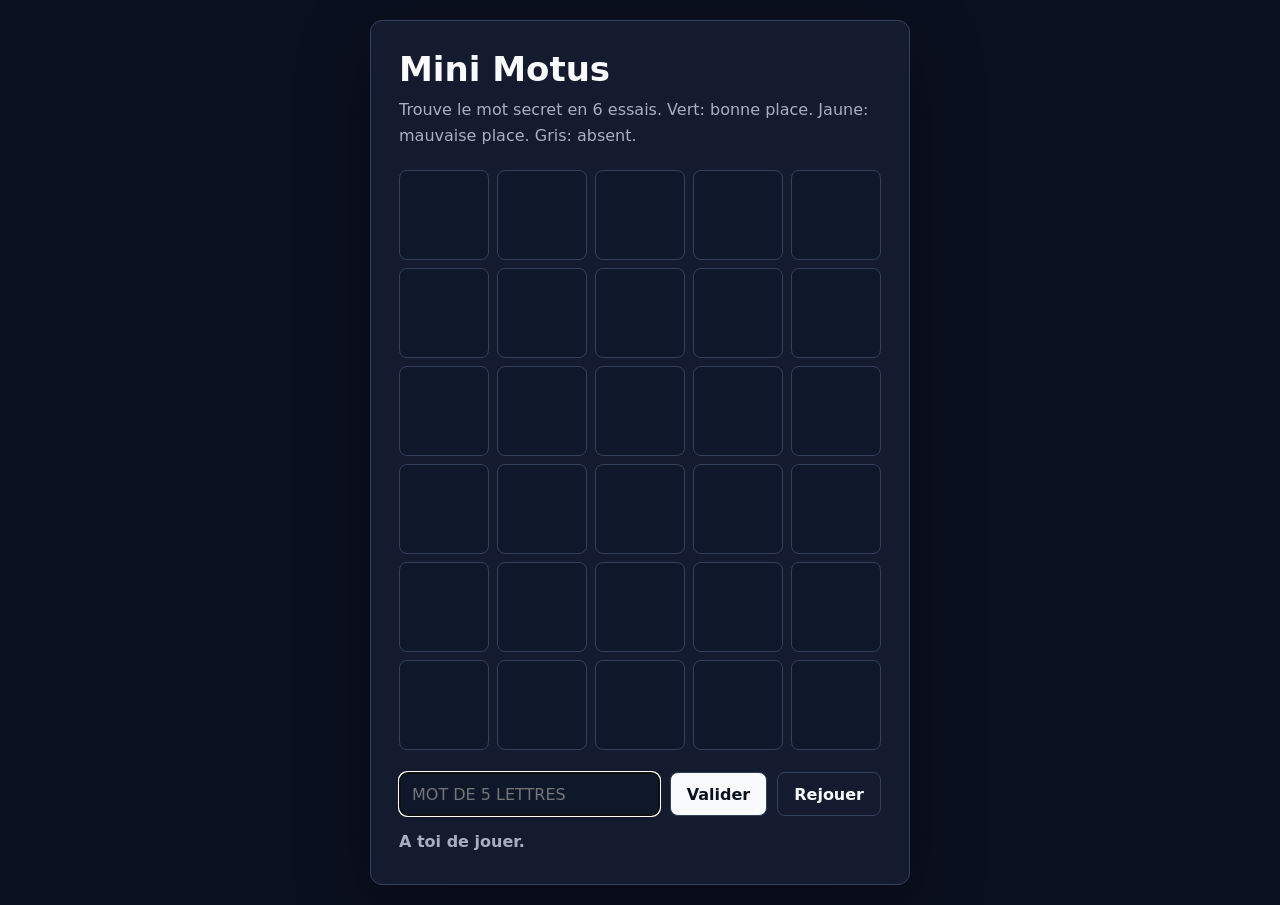
==== student/motus.html @ 3cd45a00 "feat: add mini motus and pendu workshop" ====
<!DOCTYPE html>
<html lang="fr">
<head>
    <meta charset="UTF-8">
    <meta name="viewport" content="width=device-width, initial-scale=1.0">
    <title>Mon Mini Motus</title>
    <link rel="stylesheet" href="student-style.css">
</head>
<body>
    <main class="card">
        <h1>Mini Motus</h1>
        <p class="sub">Trouve le mot secret en 6 essais. Vert: bonne place. Jaune: mauvaise place. Gris: absent.</p>

        <div id="Grille" class="grid"></div>

        <div class="actions">
            <input id="Tentative" maxlength="5" placeholder="Mot de 5 lettres">
            <button onclick="valider()">Valider</button>
            <button class="secondary" onclick="nouvellePartie()">Rejouer</button>
        </div>

        <p id="Message" class="msg"></p>
    </main>

    <script>
    // ============================================================
    // Mini Motus - version eleve
    // ============================================================

    function randomInt(min, max) {
        return Math.floor(Math.random() * (max - min + 1)) + min;
    }

    // 1. Tu peux ajouter tes propres mots de 5 lettres.
    const mots = ["TABLE", "CHIEN", "PLAGE", "ROUTE", "LAMPE", "LIVRE", "FLEUR", "NUAGE"];

    let motSecret = "";
    let essai = 0;
    let fini = false;

    function choisirMot() {
        // A COMPLETER:
        // Choisis un mot au hasard dans le tableau mots.
        // Astuce: mots[randomInt(0, mots.length - 1)]
        return "TABLE";
    }

    function creerGrille() {
        let grille = document.getElementById("Grille");
        grille.innerHTML = "";

        for (let ligne = 0; ligne < 6; ligne++) {
            let row = document.createElement("div");
            row.className = "row";

            for (let colonne = 0; colonne < 5; colonne++) {
                let c = document.createElement("div");
                c.className = "case";
                row.appendChild(c);
            }

            grille.appendChild(row);
        }
    }

    function afficherMessage(texte, type) {
        let message = document.getElementById("Message");
        message.textContent = texte;
        message.className = "msg " + type;
    }

    function nettoyer(mot) {
        return mot.trim().toUpperCase();
    }

    function afficherMot(mot) {
        let grille = document.getElementById("Grille");
        let ligne = grille.children[essai];

        for (let i = 0; i < 5; i++) {
            let caseLettre = ligne.children[i];
            let lettre = mot[i];

            caseLettre.textContent = lettre;

            // A COMPLETER:
            // Si la lettre est exactement a la bonne position: classe "case bon"
            // Sinon si la lettre existe dans le mot secret: classe "case presque"
            // Sinon: classe "case faux"
            caseLettre.className = "case faux";
        }
    }

    function valider() {
        if (fini) return;

        let input = document.getElementById("Tentative");
        let mot = nettoyer(input.value);
        input.value = "";

        if (mot.length !== 5) {
            afficherMessage("Il faut entrer un mot de 5 lettres.", "err");
            return;
        }

        afficherMot(mot);

        // A COMPLETER:
        // Si mot est egal a motSecret, afficher la victoire et terminer la partie.

        essai++;

        // A COMPLETER:
        // Si essai arrive a 6, afficher la defaite et terminer la partie.

        afficherMessage("Continue ! Essai " + (essai + 1) + " sur 6.", "");
    }

    function nouvellePartie() {
        motSecret = choisirMot();
        essai = 0;
        fini = false;
        creerGrille();
        afficherMessage("A toi de jouer.", "");
        document.getElementById("Tentative").focus();
    }

    nouvellePartie();
    </script>
</body>
</html>
---- student/student-style.css ----
:root {
    --bg: #0b1020;
    --card: #151b2f;
    --soft: #202945;
    --border: #33415f;
    --text: #f8fafc;
    --muted: #a7b0c3;
    --green: #22c55e;
    --yellow: #eab308;
    --gray: #64748b;
    --red: #ef4444;
    --blue: #38bdf8;
}

* {
    box-sizing: border-box;
}

body {
    margin: 0;
    min-height: 100vh;
    font-family: Inter, system-ui, -apple-system, BlinkMacSystemFont, "Segoe UI", sans-serif;
    background: var(--bg);
    color: var(--text);
    display: grid;
    place-items: center;
    padding: 20px;
}

.card {
    width: min(100%, 540px);
    background: var(--card);
    border: 1px solid var(--border);
    border-radius: 12px;
    padding: 28px;
    box-shadow: 0 24px 70px rgba(0, 0, 0, 0.35);
}

h1 {
    margin: 0;
    font-size: 34px;
}

.sub {
    margin: 8px 0 22px;
    color: var(--muted);
    line-height: 1.6;
}

.grid {
    display: grid;
    gap: 8px;
    margin-bottom: 22px;
}

.row {
    display: grid;
    grid-template-columns: repeat(5, 1fr);
    gap: 8px;
}

.case {
    aspect-ratio: 1;
    display: grid;
    place-items: center;
    border-radius: 8px;
    border: 1px solid var(--border);
    background: #0f172a;
    font-size: clamp(22px, 7vw, 34px);
    font-weight: 900;
    text-transform: uppercase;
}

.bon {
    background: var(--green);
    border-color: var(--green);
    color: #052e16;
}

.presque {
    background: var(--yellow);
    border-color: var(--yellow);
    color: #422006;
}

.faux {
    background: var(--gray);
    border-color: var(--gray);
    color: white;
}

.actions {
    display: grid;
    grid-template-columns: 1fr auto auto;
    gap: 10px;
}

input,
button {
    min-height: 44px;
    border-radius: 8px;
    border: 1px solid var(--border);
    font: inherit;
}

input {
    min-width: 0;
    padding: 0 12px;
    background: #0f172a;
    color: var(--text);
    text-transform: uppercase;
}

button {
    padding: 0 16px;
    background: var(--text);
    color: var(--bg);
    font-weight: 800;
    cursor: pointer;
}

button.secondary {
    background: transparent;
    color: var(--text);
}

.msg {
    min-height: 24px;
    margin: 16px 0 0;
    color: var(--muted);
    font-weight: 700;
}

.ok {
    color: var(--green);
}

.err {
    color: var(--red);
}

.word {
    display: flex;
    flex-wrap: wrap;
    justify-content: center;
    gap: 10px;
    margin: 24px 0;
    font-size: 38px;
    font-weight: 900;
    letter-spacing: 6px;
}

.letters {
    min-height: 26px;
    margin: 16px 0;
    color: var(--blue);
    font-weight: 800;
}

.status {
    display: flex;
    justify-content: space-between;
    gap: 14px;
    padding: 12px 14px;
    background: var(--soft);
    border-radius: 8px;
    color: var(--muted);
    font-weight: 700;
}

@media (max-width: 560px) {
    .card {
        padding: 22px;
    }

    .actions {
        grid-template-columns: 1fr;
    }
}
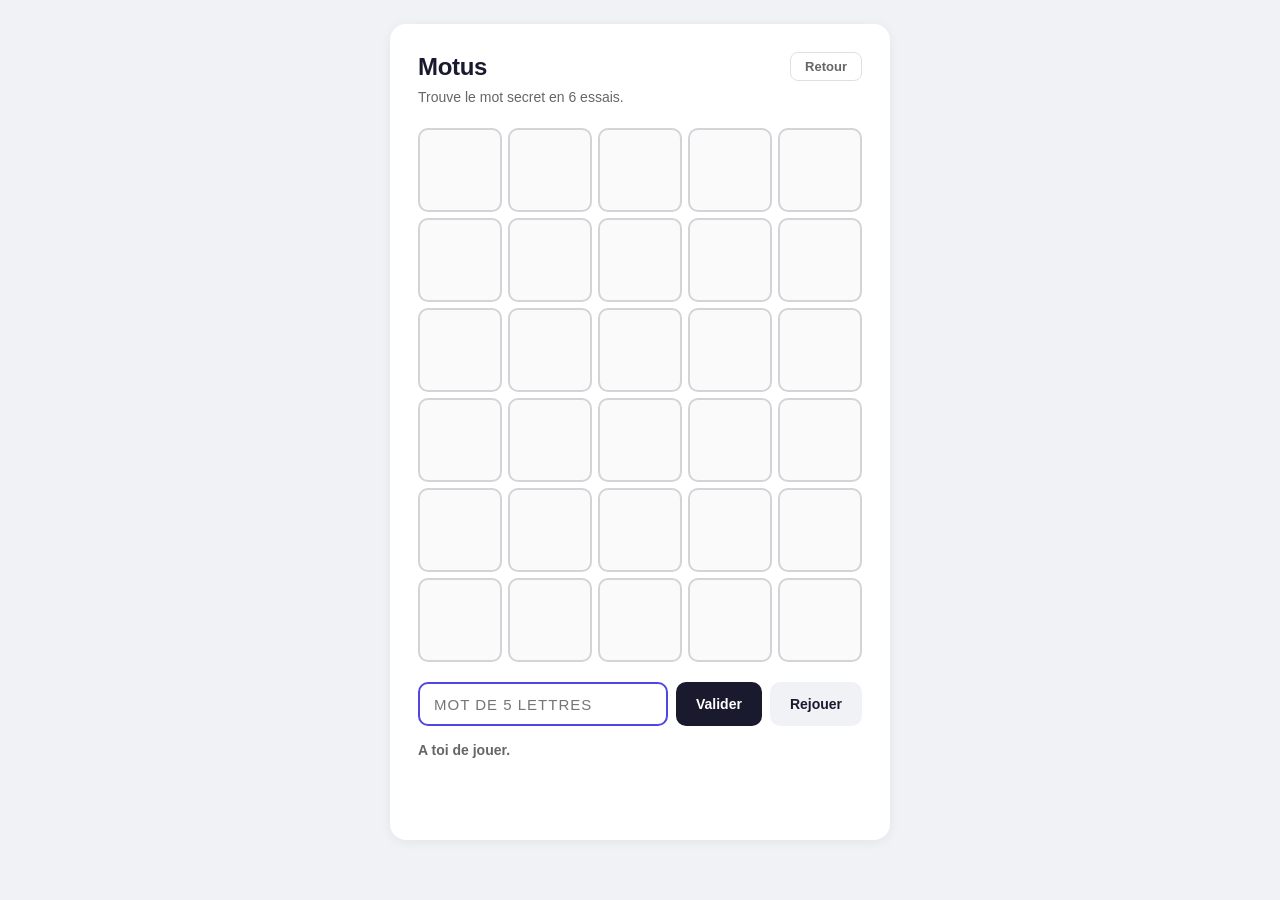
==== commit 3b638418: "fix: design" ====
--- a/student/motus.html
+++ b/student/motus.html
@@ -3,23 +3,29 @@
 <head>
     <meta charset="UTF-8">
     <meta name="viewport" content="width=device-width, initial-scale=1.0">
-    <title>Mon Mini Motus</title>
+    <title>Mini Motus</title>
     <link rel="stylesheet" href="student-style.css">
 </head>
 <body>
     <main class="card">
-        <h1>Mini Motus</h1>
-        <p class="sub">Trouve le mot secret en 6 essais. Vert: bonne place. Jaune: mauvaise place. Gris: absent.</p>
+        <div class="top">
+            <h1>Motus</h1>
+            <a href="index.html" class="back">Retour</a>
+        </div>
+        <p class="sub">Trouve le mot secret en 6 essais.</p>
 
         <div id="Grille" class="grid"></div>
 
         <div class="actions">
             <input id="Tentative" maxlength="5" placeholder="Mot de 5 lettres">
-            <button onclick="valider()">Valider</button>
-            <button class="secondary" onclick="nouvellePartie()">Rejouer</button>
+            <div style="display:flex;gap:8px">
+                <button class="primary" onclick="valider()">Valider</button>
+                <button class="secondary" onclick="nouvellePartie()">Rejouer</button>
+            </div>
         </div>
 
-        <p id="Message" class="msg"></p>
+        <div id="Message" class="msg"></div>
+        <div id="Historique" class="letters"></div>
     </main>
 
     <script>
@@ -31,12 +37,12 @@
         return Math.floor(Math.random() * (max - min + 1)) + min;
     }
 
-    // 1. Tu peux ajouter tes propres mots de 5 lettres.
     const mots = ["TABLE", "CHIEN", "PLAGE", "ROUTE", "LAMPE", "LIVRE", "FLEUR", "NUAGE"];
 
     let motSecret = "";
     let essai = 0;
     let fini = false;
+    let historiqueLettres = [];
 
     function choisirMot() {
         // A COMPLETER:
@@ -69,6 +75,15 @@
         message.className = "msg " + type;
     }
 
+    function ajouterHistorique(lettres) {
+        for (let l of lettres) {
+            if (!historiqueLettres.includes(l)) {
+                historiqueLettres.push(l);
+            }
+        }
+        document.getElementById("Historique").textContent = "Lettres utilisees: " + historiqueLettres.join(", ");
+    }
+
     function nettoyer(mot) {
         return mot.trim().toUpperCase();
     }
@@ -82,12 +97,13 @@
             let lettre = mot[i];
 
             caseLettre.textContent = lettre;
+            caseLettre.classList.add("pop");
 
             // A COMPLETER:
             // Si la lettre est exactement a la bonne position: classe "case bon"
             // Sinon si la lettre existe dans le mot secret: classe "case presque"
             // Sinon: classe "case faux"
-            caseLettre.className = "case faux";
+            caseLettre.className = "case pop faux";
         }
     }
 
@@ -103,6 +119,7 @@
             return;
         }
 
+        ajouterHistorique(mot);
         afficherMot(mot);
 
         // A COMPLETER:
@@ -120,11 +137,17 @@
         motSecret = choisirMot();
         essai = 0;
         fini = false;
+        historiqueLettres = [];
+        document.getElementById("Historique").textContent = "";
         creerGrille();
         afficherMessage("A toi de jouer.", "");
         document.getElementById("Tentative").focus();
     }
 
+    document.getElementById("Tentative").addEventListener("keydown", function(e) {
+        if (e.key === "Enter") valider();
+    });
+
     nouvellePartie();
     </script>
 </body>
--- a/student/student-style.css
+++ b/student/student-style.css
@@ -1,17 +1,3 @@
-:root {
-    --bg: #0b1020;
-    --card: #151b2f;
-    --soft: #202945;
-    --border: #33415f;
-    --text: #f8fafc;
-    --muted: #a7b0c3;
-    --green: #22c55e;
-    --yellow: #eab308;
-    --gray: #64748b;
-    --red: #ef4444;
-    --blue: #38bdf8;
-}
-
 * {
     box-sizing: border-box;
 }
@@ -19,158 +5,250 @@
 body {
     margin: 0;
     min-height: 100vh;
-    font-family: Inter, system-ui, -apple-system, BlinkMacSystemFont, "Segoe UI", sans-serif;
-    background: var(--bg);
-    color: var(--text);
-    display: grid;
-    place-items: center;
-    padding: 20px;
+    font-family: -apple-system, BlinkMacSystemFont, "Segoe UI", Roboto, sans-serif;
+    background: #f0f2f5;
+    color: #1a1a2e;
+    display: flex;
+    flex-direction: column;
+    align-items: center;
+    padding: 24px 16px;
 }
 
 .card {
-    width: min(100%, 540px);
-    background: var(--card);
-    border: 1px solid var(--border);
-    border-radius: 12px;
+    width: min(100%, 500px);
+    background: #fff;
+    border-radius: 16px;
     padding: 28px;
-    box-shadow: 0 24px 70px rgba(0, 0, 0, 0.35);
-}
-
-h1 {
+    box-shadow: 0 2px 12px rgba(0,0,0,0.06);
+}
+
+.top {
+    display: flex;
+    align-items: center;
+    justify-content: space-between;
+    margin-bottom: 6px;
+}
+
+.top h1 {
     margin: 0;
-    font-size: 34px;
+    font-size: 24px;
+    font-weight: 700;
+    letter-spacing: -0.3px;
+}
+
+.top .back {
+    font-size: 13px;
+    font-weight: 600;
+    color: #666;
+    text-decoration: none;
+    padding: 6px 14px;
+    border-radius: 8px;
+    border: 1px solid #e0e0e0;
+    transition: background 0.15s;
+}
+
+.top .back:hover {
+    background: #f5f5f5;
 }
 
 .sub {
-    margin: 8px 0 22px;
-    color: var(--muted);
-    line-height: 1.6;
+    margin: 4px 0 20px;
+    color: #666;
+    font-size: 14px;
+    line-height: 1.5;
+}
+
+.badge {
+    display: inline-block;
+    font-size: 11px;
+    font-weight: 700;
+    text-transform: uppercase;
+    letter-spacing: 0.5px;
+    padding: 3px 10px;
+    border-radius: 6px;
+    background: #eef2ff;
+    color: #4f46e5;
 }
 
 .grid {
     display: grid;
-    gap: 8px;
-    margin-bottom: 22px;
+    gap: 6px;
+    margin-bottom: 20px;
 }
 
 .row {
     display: grid;
     grid-template-columns: repeat(5, 1fr);
-    gap: 8px;
+    gap: 6px;
 }
 
 .case {
     aspect-ratio: 1;
     display: grid;
     place-items: center;
-    border-radius: 8px;
-    border: 1px solid var(--border);
-    background: #0f172a;
-    font-size: clamp(22px, 7vw, 34px);
-    font-weight: 900;
-    text-transform: uppercase;
+    border-radius: 10px;
+    border: 2px solid #d4d4d8;
+    background: #fafafa;
+    font-size: clamp(20px, 6vw, 30px);
+    font-weight: 800;
+    text-transform: uppercase;
+    transition: transform 0.1s, border-color 0.2s, background 0.2s;
+}
+
+.case.pop {
+    animation: pop 0.15s;
+}
+
+@keyframes pop {
+    0% { transform: scale(1); }
+    50% { transform: scale(0.92); }
+    100% { transform: scale(1); }
 }
 
 .bon {
-    background: var(--green);
-    border-color: var(--green);
-    color: #052e16;
+    background: #22c55e;
+    border-color: #22c55e;
+    color: #fff;
 }
 
 .presque {
-    background: var(--yellow);
-    border-color: var(--yellow);
-    color: #422006;
+    background: #eab308;
+    border-color: #eab308;
+    color: #fff;
 }
 
 .faux {
-    background: var(--gray);
-    border-color: var(--gray);
-    color: white;
+    background: #94a3b8;
+    border-color: #94a3b8;
+    color: #fff;
 }
 
 .actions {
     display: grid;
-    grid-template-columns: 1fr auto auto;
-    gap: 10px;
-}
-
-input,
+    grid-template-columns: 1fr auto;
+    gap: 8px;
+}
+
+input {
+    min-height: 44px;
+    padding: 0 14px;
+    border: 2px solid #d4d4d8;
+    border-radius: 10px;
+    font: inherit;
+    font-size: 15px;
+    text-transform: uppercase;
+    letter-spacing: 1px;
+    background: #fff;
+    color: #1a1a2e;
+    transition: border-color 0.15s;
+}
+
+input:focus {
+    outline: none;
+    border-color: #4f46e5;
+}
+
 button {
     min-height: 44px;
-    border-radius: 8px;
-    border: 1px solid var(--border);
+    padding: 0 20px;
+    border: none;
+    border-radius: 10px;
     font: inherit;
-}
-
-input {
-    min-width: 0;
-    padding: 0 12px;
-    background: #0f172a;
-    color: var(--text);
-    text-transform: uppercase;
-}
-
-button {
-    padding: 0 16px;
-    background: var(--text);
-    color: var(--bg);
-    font-weight: 800;
+    font-weight: 700;
+    font-size: 14px;
     cursor: pointer;
+    transition: opacity 0.15s;
+}
+
+button:active {
+    transform: scale(0.97);
+}
+
+button.primary {
+    background: #1a1a2e;
+    color: #fff;
+}
+
+button.primary:hover {
+    opacity: 0.85;
 }
 
 button.secondary {
-    background: transparent;
-    color: var(--text);
+    background: #f0f2f5;
+    color: #1a1a2e;
+}
+
+button.secondary:hover {
+    background: #e4e6ea;
 }
 
 .msg {
-    min-height: 24px;
+    min-height: 22px;
     margin: 16px 0 0;
-    color: var(--muted);
-    font-weight: 700;
+    color: #666;
+    font-weight: 600;
+    font-size: 14px;
 }
 
 .ok {
-    color: var(--green);
+    color: #22c55e;
 }
 
 .err {
-    color: var(--red);
+    color: #ef4444;
 }
 
 .word {
     display: flex;
     flex-wrap: wrap;
     justify-content: center;
-    gap: 10px;
-    margin: 24px 0;
-    font-size: 38px;
-    font-weight: 900;
-    letter-spacing: 6px;
+    gap: 6px;
+    margin: 20px 0;
+    font-size: 30px;
+    font-weight: 800;
+    letter-spacing: 4px;
+    text-transform: uppercase;
+}
+
+.word span {
+    display: inline-block;
+    border: 2px solid #d4d4d8;
+    border-radius: 10px;
+    padding: 4px 14px;
+    min-width: 44px;
+    text-align: center;
+    background: #fafafa;
+}
+
+.word span.found {
+    border-color: #22c55e;
+    color: #22c55e;
+    background: #f0fdf4;
 }
 
 .letters {
-    min-height: 26px;
-    margin: 16px 0;
-    color: var(--blue);
-    font-weight: 800;
+    min-height: 24px;
+    margin: 12px 0;
+    color: #4f46e5;
+    font-weight: 600;
+    font-size: 13px;
 }
 
 .status {
     display: flex;
     justify-content: space-between;
-    gap: 14px;
-    padding: 12px 14px;
-    background: var(--soft);
-    border-radius: 8px;
-    color: var(--muted);
-    font-weight: 700;
-}
-
-@media (max-width: 560px) {
+    gap: 12px;
+    padding: 10px 14px;
+    border-radius: 10px;
+    background: #f8fafc;
+    font-weight: 600;
+    font-size: 13px;
+    color: #475569;
+}
+
+@media (max-width: 480px) {
     .card {
-        padding: 22px;
+        padding: 20px;
     }
 
     .actions {
